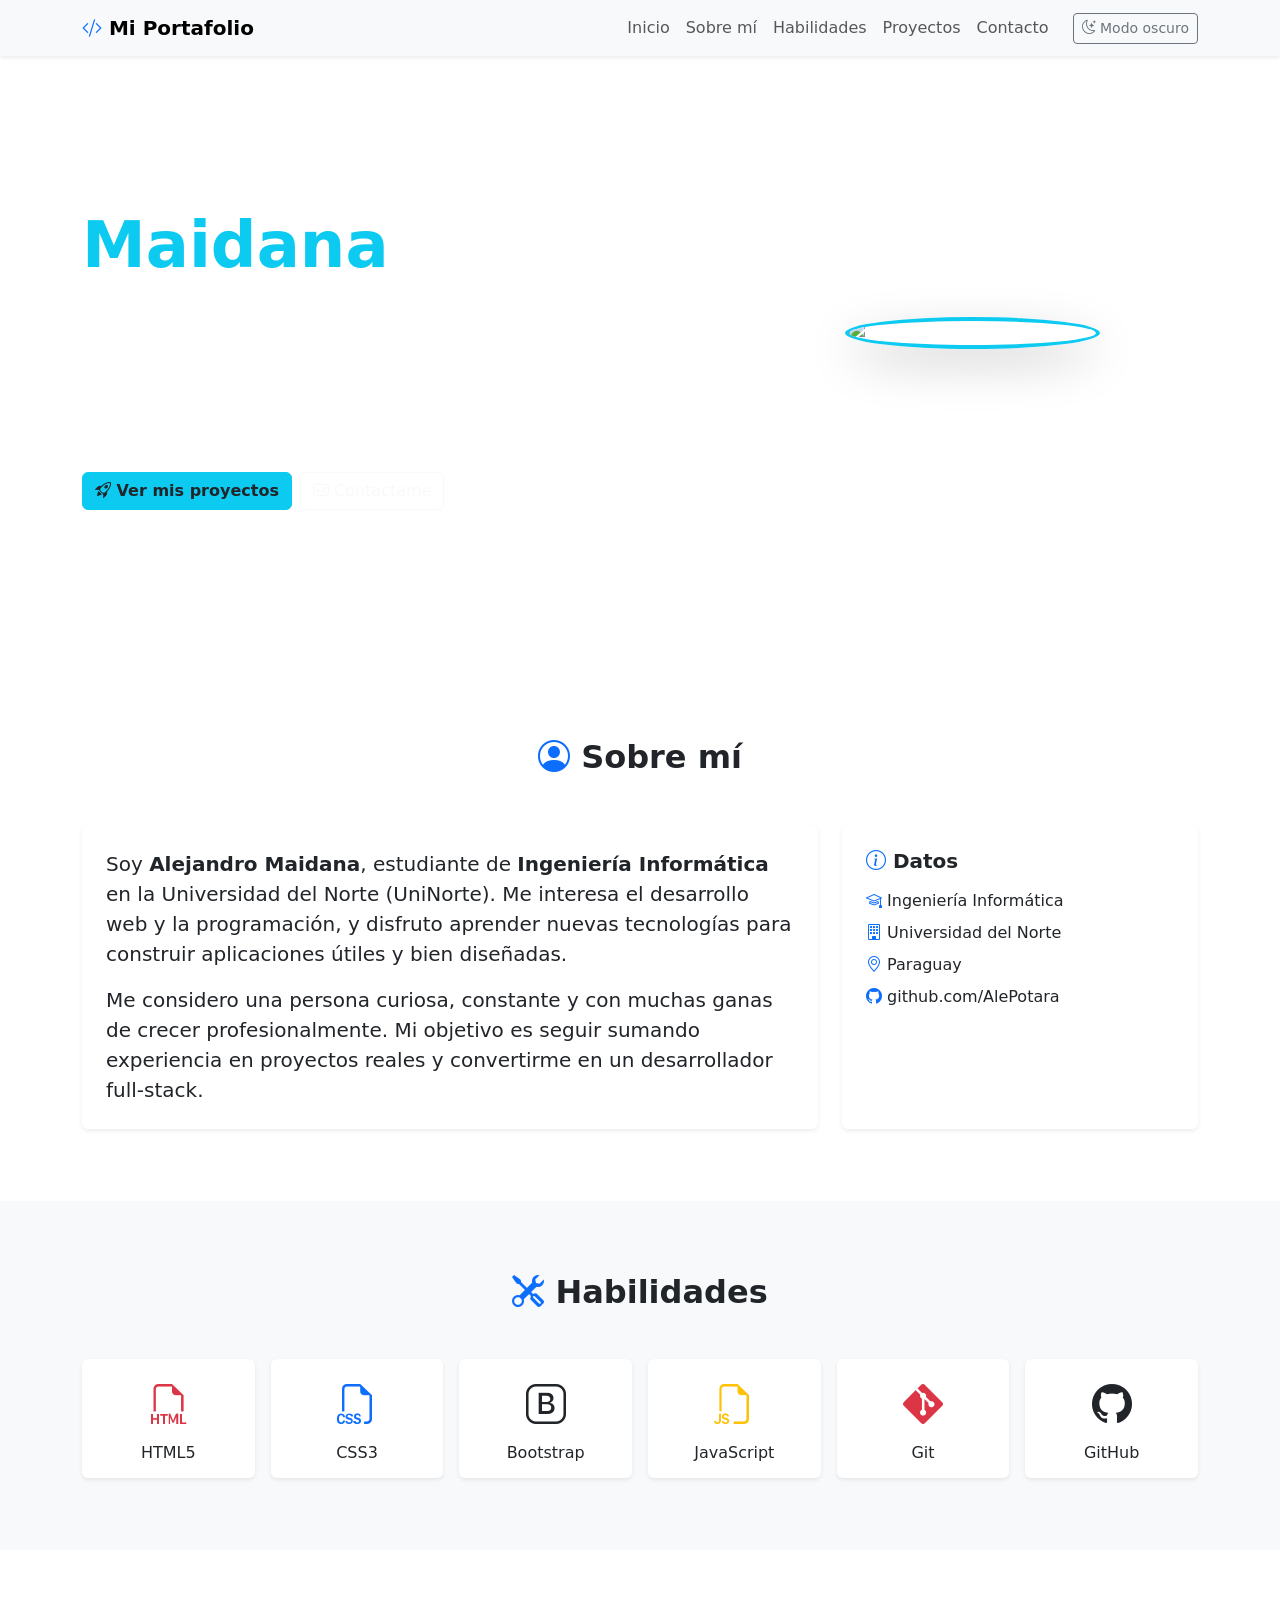
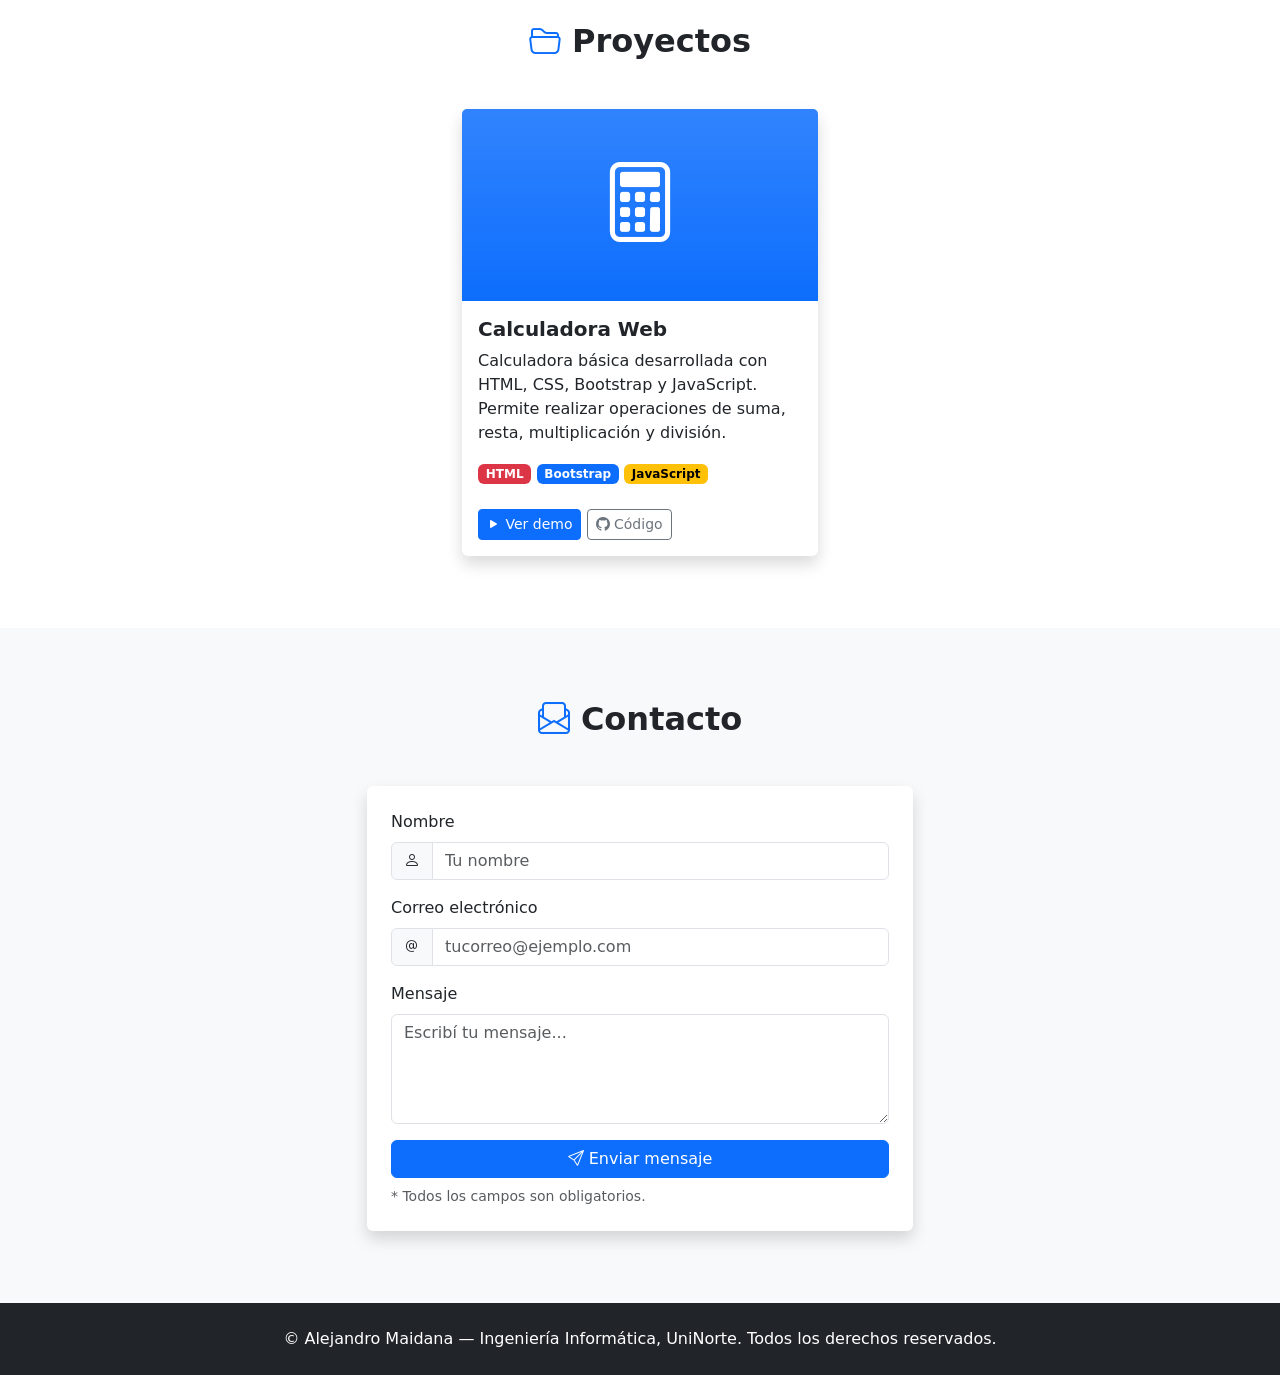
==== index.html @ d8bd24a4 "Add files via upload" ====
<!DOCTYPE html>
<html lang="es" data-bs-theme="light">
<head>
  <meta charset="UTF-8">
  <meta name="viewport" content="width=device-width, initial-scale=1.0">
  <meta name="description" content="Portafolio personal de Alejandro Maidana - Estudiante de Ingeniería Informática">
  <meta name="author" content="Alejandro Maidana">
  <title>Alejandro Maidana | Portafolio</title>

  <!-- Bootstrap 5 CDN -->
  <link href="https://cdn.jsdelivr.net/npm/bootstrap@5.3.3/dist/css/bootstrap.min.css" rel="stylesheet">
  <!-- Bootstrap Icons CDN -->
  <link href="https://cdn.jsdelivr.net/npm/bootstrap-icons@1.11.3/font/bootstrap-icons.min.css" rel="stylesheet">
  <!-- Estilos propios -->
  <link href="css/estilos.css" rel="stylesheet">
</head>
<body>

  <!-- ===== NAVBAR ===== -->
  <header>
    <nav class="navbar navbar-expand-lg bg-body-tertiary fixed-top shadow-sm">
      <div class="container">
        <a class="navbar-brand fw-bold" href="#inicio">
          <i class="bi bi-code-slash text-primary"></i> Mi Portafolio
        </a>
        <button class="navbar-toggler" type="button" data-bs-toggle="collapse" data-bs-target="#menuNav"
                aria-controls="menuNav" aria-expanded="false" aria-label="Abrir menú">
          <span class="navbar-toggler-icon"></span>
        </button>
        <div class="collapse navbar-collapse" id="menuNav">
          <ul class="navbar-nav ms-auto mb-2 mb-lg-0">
            <li class="nav-item"><a class="nav-link" href="#inicio">Inicio</a></li>
            <li class="nav-item"><a class="nav-link" href="#sobre-mi">Sobre mí</a></li>
            <li class="nav-item"><a class="nav-link" href="#habilidades">Habilidades</a></li>
            <li class="nav-item"><a class="nav-link" href="#proyectos">Proyectos</a></li>
            <li class="nav-item"><a class="nav-link" href="#contacto">Contacto</a></li>
          </ul>
          <button id="btnTema" class="btn btn-outline-secondary btn-sm ms-lg-3 mt-2 mt-lg-0" type="button">
            <i class="bi bi-moon-stars" id="iconoTema"></i> <span id="textoTema">Modo oscuro</span>
          </button>
        </div>
      </div>
    </nav>
  </header>

  <main>

    <!-- ===== INICIO (HOME) ===== -->
    <section id="inicio" class="hero d-flex align-items-center text-white">
      <div class="container py-5">
        <div class="row align-items-center g-4 py-5">
          <div class="col-lg-7 text-center text-lg-start">
            <p id="saludo" class="lead mb-1">Hola, soy</p>
            <h1 class="display-3 fw-bold">Alejandro <span class="text-info">Maidana</span></h1>
            <h2 class="h4 fw-light mb-3">Estudiante de Ingeniería Informática</h2>
            <p class="lead col-lg-10 mx-auto mx-lg-0">
              Me apasiona la tecnología y el desarrollo de soluciones que resuelvan
              problemas reales. Actualmente me formo como desarrollador web con
              HTML, CSS, Bootstrap y JavaScript.
            </p>
            <div class="d-flex gap-2 justify-content-center justify-content-lg-start flex-wrap">
              <a href="#proyectos" class="btn btn-info text-dark fw-semibold">
                <i class="bi bi-rocket-takeoff"></i> Ver mis proyectos
              </a>
              <a href="#contacto" class="btn btn-outline-light">
                <i class="bi bi-envelope"></i> Contactame
              </a>
            </div>
            <div class="mt-4 d-flex gap-3 justify-content-center justify-content-lg-start fs-4">
              <a href="https://github.com/AlePotara" target="_blank" rel="noopener" class="text-white" aria-label="GitHub">
                <i class="bi bi-github"></i>
              </a>
              <a href="#contacto" class="text-white" aria-label="Correo">
                <i class="bi bi-envelope-fill"></i>
              </a>
            </div>
          </div>
          <div class="col-lg-5 text-center">
            <img src="img/avatar.svg" alt="Avatar de Alejandro Maidana" class="avatar-hero rounded-circle border border-4 border-info shadow-lg">
          </div>
        </div>
      </div>
    </section>

    <!-- ===== SOBRE MÍ ===== -->
    <section id="sobre-mi" class="py-5">
      <div class="container py-4">
        <h2 class="text-center fw-bold mb-5"><i class="bi bi-person-circle text-primary"></i> Sobre mí</h2>
        <div class="row justify-content-center g-4">
          <div class="col-md-8">
            <div class="card shadow-sm border-0">
              <div class="card-body p-4">
                <p class="card-text fs-5">
                  Soy <strong>Alejandro Maidana</strong>, estudiante de <strong>Ingeniería
                  Informática</strong> en la Universidad del Norte (UniNorte). Me interesa
                  el desarrollo web y la programación, y disfruto aprender nuevas
                  tecnologías para construir aplicaciones útiles y bien diseñadas.
                </p>
                <p class="card-text fs-5 mb-0">
                  Me considero una persona curiosa, constante y con muchas ganas de
                  crecer profesionalmente. Mi objetivo es seguir sumando experiencia en
                  proyectos reales y convertirme en un desarrollador full-stack.
                </p>
              </div>
            </div>
          </div>
          <div class="col-md-4">
            <div class="card shadow-sm border-0 h-100">
              <div class="card-body p-4">
                <h3 class="h5 fw-bold mb-3"><i class="bi bi-info-circle text-primary"></i> Datos</h3>
                <ul class="list-unstyled mb-0 fs-6">
                  <li class="mb-2"><i class="bi bi-mortarboard text-primary"></i> Ingeniería Informática</li>
                  <li class="mb-2"><i class="bi bi-building text-primary"></i> Universidad del Norte</li>
                  <li class="mb-2"><i class="bi bi-geo-alt text-primary"></i> Paraguay</li>
                  <li class="mb-0"><i class="bi bi-github text-primary"></i> github.com/AlePotara</li>
                </ul>
              </div>
            </div>
          </div>
        </div>
      </div>
    </section>

    <!-- ===== HABILIDADES ===== -->
    <section id="habilidades" class="py-5 bg-body-tertiary">
      <div class="container py-4">
        <h2 class="text-center fw-bold mb-5"><i class="bi bi-tools text-primary"></i> Habilidades</h2>
        <div class="row row-cols-2 row-cols-md-3 row-cols-lg-6 g-3 text-center">
          <div class="col">
            <div class="card h-100 shadow-sm border-0 tarjeta-skill">
              <div class="card-body">
                <i class="bi bi-filetype-html fs-1 text-danger"></i>
                <h3 class="h6 mt-2 mb-0">HTML5</h3>
              </div>
            </div>
          </div>
          <div class="col">
            <div class="card h-100 shadow-sm border-0 tarjeta-skill">
              <div class="card-body">
                <i class="bi bi-filetype-css fs-1 text-primary"></i>
                <h3 class="h6 mt-2 mb-0">CSS3</h3>
              </div>
            </div>
          </div>
          <div class="col">
            <div class="card h-100 shadow-sm border-0 tarjeta-skill">
              <div class="card-body">
                <i class="bi bi-bootstrap fs-1 text-purple"></i>
                <h3 class="h6 mt-2 mb-0">Bootstrap</h3>
              </div>
            </div>
          </div>
          <div class="col">
            <div class="card h-100 shadow-sm border-0 tarjeta-skill">
              <div class="card-body">
                <i class="bi bi-filetype-js fs-1 text-warning"></i>
                <h3 class="h6 mt-2 mb-0">JavaScript</h3>
              </div>
            </div>
          </div>
          <div class="col">
            <div class="card h-100 shadow-sm border-0 tarjeta-skill">
              <div class="card-body">
                <i class="bi bi-git fs-1 text-danger"></i>
                <h3 class="h6 mt-2 mb-0">Git</h3>
              </div>
            </div>
          </div>
          <div class="col">
            <div class="card h-100 shadow-sm border-0 tarjeta-skill">
              <div class="card-body">
                <i class="bi bi-github fs-1"></i>
                <h3 class="h6 mt-2 mb-0">GitHub</h3>
              </div>
            </div>
          </div>
        </div>
      </div>
    </section>

    <!-- ===== PROYECTOS ===== -->
    <section id="proyectos" class="py-5">
      <div class="container py-4">
        <h2 class="text-center fw-bold mb-5"><i class="bi bi-folder2-open text-primary"></i> Proyectos</h2>
        <div class="row justify-content-center g-4">
          <div class="col-md-6 col-lg-4">
            <div class="card h-100 shadow border-0 tarjeta-proyecto">
              <div class="card-img-top bg-primary bg-gradient text-center py-5">
                <i class="bi bi-calculator display-1 text-white"></i>
              </div>
              <div class="card-body">
                <h3 class="h5 card-title fw-bold">Calculadora Web</h3>
                <p class="card-text">
                  Calculadora básica desarrollada con HTML, CSS, Bootstrap y JavaScript.
                  Permite realizar operaciones de suma, resta, multiplicación y división.
                </p>
                <span class="badge text-bg-danger">HTML</span>
                <span class="badge text-bg-primary">Bootstrap</span>
                <span class="badge text-bg-warning">JavaScript</span>
              </div>
              <div class="card-footer bg-transparent border-0 pb-3">
                <a href="calculadora.html" class="btn btn-primary btn-sm">
                  <i class="bi bi-play-fill"></i> Ver demo
                </a>
                <a href="https://github.com/AlePotara/portafolio" target="_blank" rel="noopener" class="btn btn-outline-secondary btn-sm">
                  <i class="bi bi-github"></i> Código
                </a>
              </div>
            </div>
          </div>
        </div>
      </div>
    </section>

    <!-- ===== CONTACTO ===== -->
    <section id="contacto" class="py-5 bg-body-tertiary">
      <div class="container py-4">
        <h2 class="text-center fw-bold mb-5"><i class="bi bi-envelope-paper text-primary"></i> Contacto</h2>
        <div class="row justify-content-center">
          <div class="col-md-8 col-lg-6">
            <div class="card shadow border-0">
              <div class="card-body p-4">
                <form id="formContacto" novalidate>
                  <div class="mb-3">
                    <label for="nombre" class="form-label">Nombre</label>
                    <div class="input-group">
                      <span class="input-group-text"><i class="bi bi-person"></i></span>
                      <input type="text" class="form-control" id="nombre" placeholder="Tu nombre">
                    </div>
                    <div class="invalid-feedback d-block" id="errorNombre"></div>
                  </div>
                  <div class="mb-3">
                    <label for="correo" class="form-label">Correo electrónico</label>
                    <div class="input-group">
                      <span class="input-group-text"><i class="bi bi-at"></i></span>
                      <input type="email" class="form-control" id="correo" placeholder="tucorreo@ejemplo.com">
                    </div>
                    <div class="invalid-feedback d-block" id="errorCorreo"></div>
                  </div>
                  <div class="mb-3">
                    <label for="mensaje" class="form-label">Mensaje</label>
                    <textarea class="form-control" id="mensaje" rows="4" placeholder="Escribí tu mensaje..."></textarea>
                    <div class="invalid-feedback d-block" id="errorMensaje"></div>
                  </div>
                  <div class="d-grid">
                    <button type="submit" class="btn btn-primary">
                      <i class="bi bi-send"></i> Enviar mensaje
                    </button>
                  </div>
                  <p class="text-body-secondary small mt-2 mb-0">* Todos los campos son obligatorios.</p>
                </form>
                <div id="alertaExito" class="alert alert-success mt-3 d-none" role="alert">
                  <i class="bi bi-check-circle"></i> ¡Gracias! Tu mensaje fue enviado correctamente.
                </div>
              </div>
            </div>
          </div>
        </div>
      </div>
    </section>

  </main>

  <!-- ===== FOOTER ===== -->
  <footer class="py-4 bg-dark text-white text-center">
    <div class="container">
      <p class="mb-0">© <span id="anio"></span> Alejandro Maidana — Ingeniería Informática, UniNorte. Todos los derechos reservados.</p>
    </div>
  </footer>

  <!-- Bootstrap JS (bundle con Popper) -->
  <script src="https://cdn.jsdelivr.net/npm/bootstrap@5.3.3/dist/js/bootstrap.bundle.min.js"></script>
  <!-- Script propio -->
  <script src="js/script.js"></script>
</body>
</html>
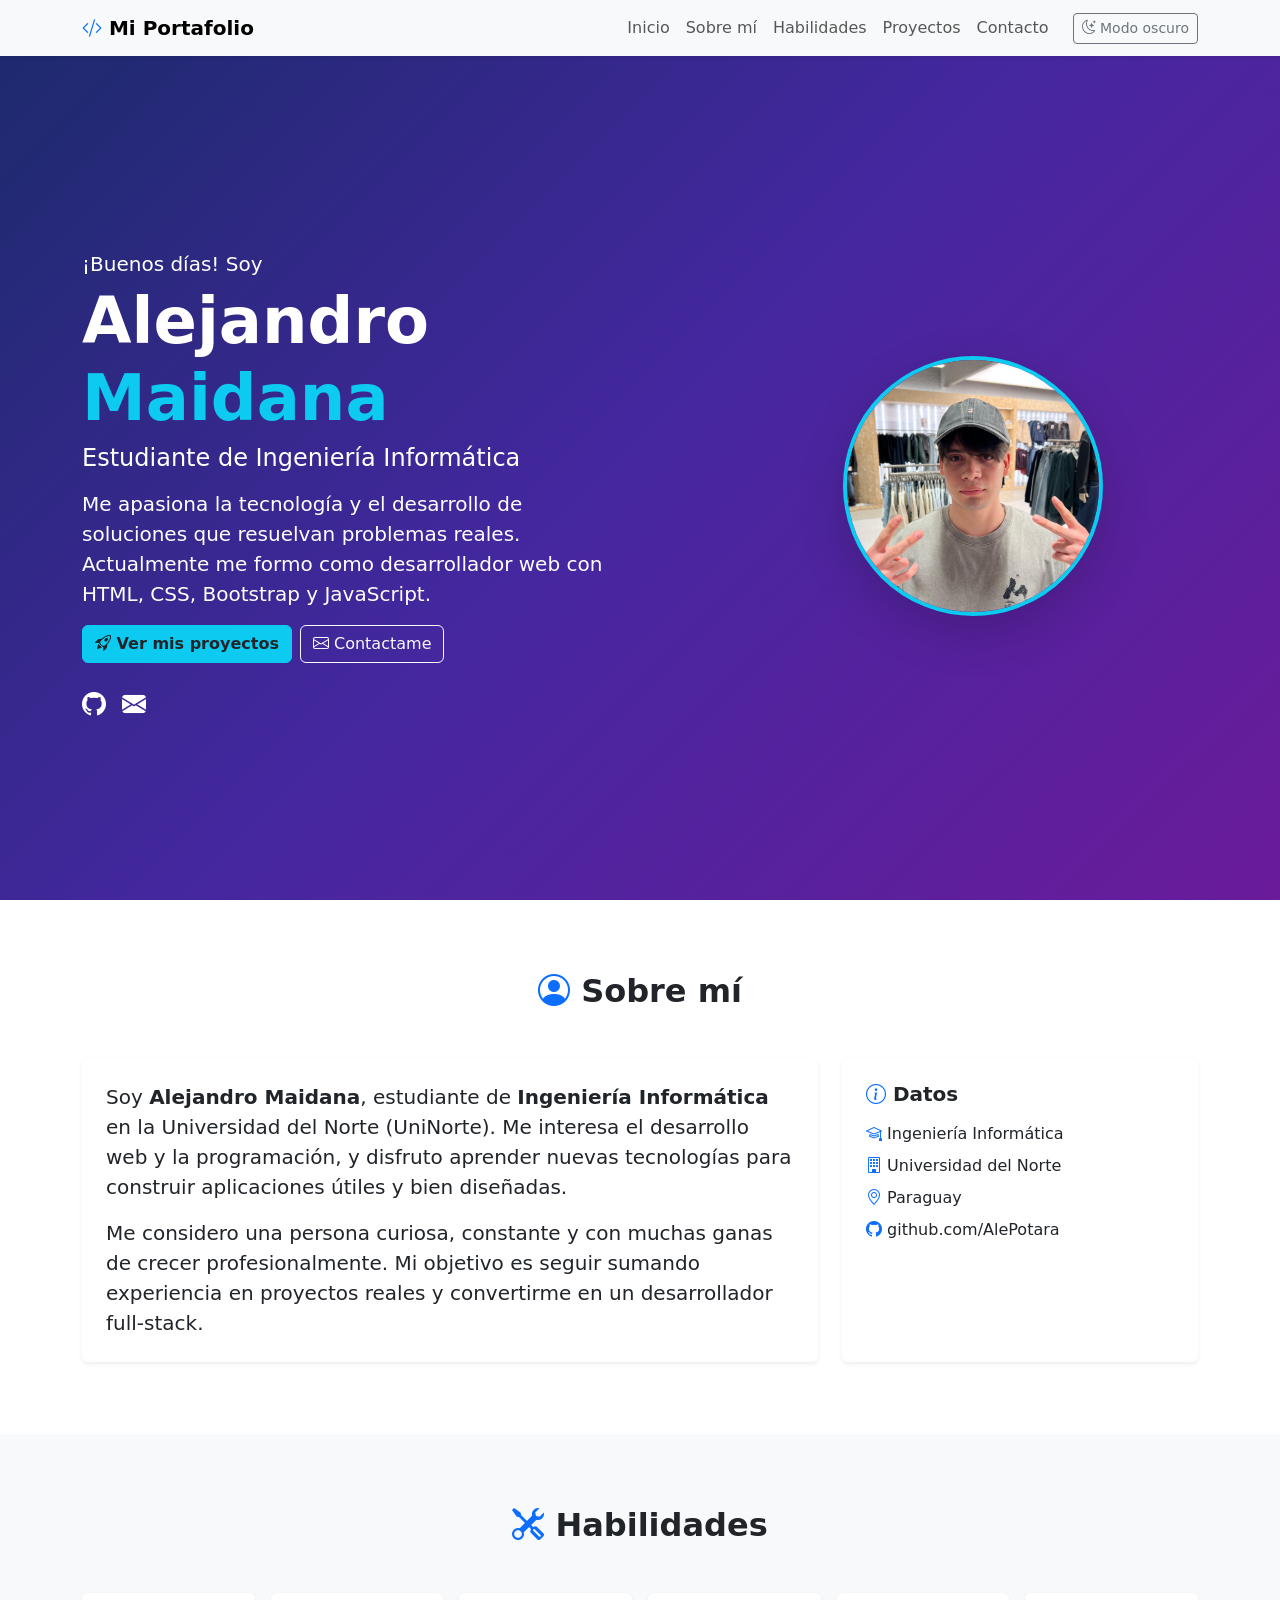
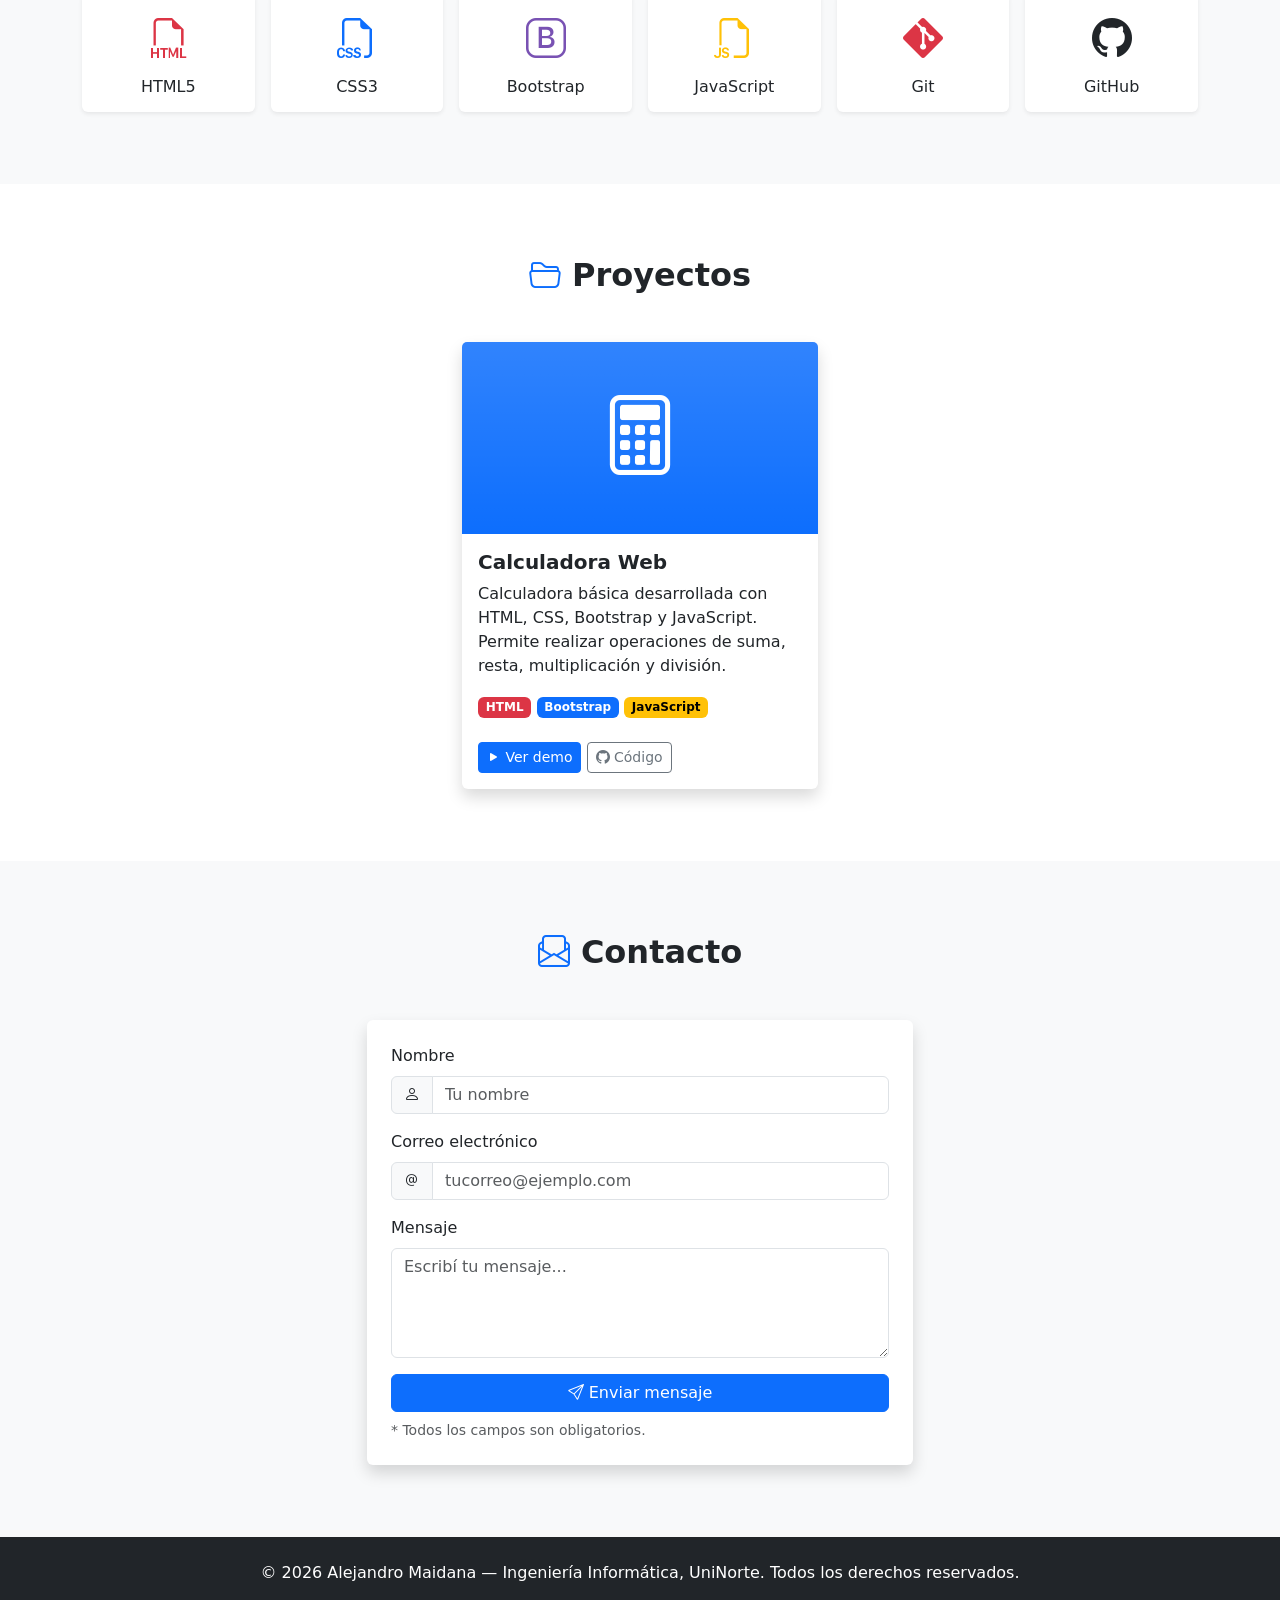
==== commit 2177ad4a: "Update index.html" ====
--- a/index.html
+++ b/index.html
@@ -76,7 +76,7 @@
             </div>
           </div>
           <div class="col-lg-5 text-center">
-            <img src="img/avatar.svg" alt="Avatar de Alejandro Maidana" class="avatar-hero rounded-circle border border-4 border-info shadow-lg">
+            <img src="img/Avatar.jpeg" alt="Avatar de Alejandro Maidana" class="avatar-hero rounded-circle border border-4 border-info shadow-lg">
           </div>
         </div>
       </div>
--- a/css/estilos.css
+++ b/css/estilos.css
@@ -0,0 +1,63 @@
+/* ============================================
+   Estilos propios - Portafolio Alejandro Maidana
+   ============================================ */
+
+/* Compensa la altura del navbar fijo al navegar con anclas */
+html {
+  scroll-behavior: smooth;
+  scroll-padding-top: 72px;
+}
+
+/* ----- Sección Inicio (hero) ----- */
+.hero {
+  min-height: 100vh;
+  background: linear-gradient(135deg, #1b2a6b 0%, #4527a0 50%, #6a1b9a 100%);
+  padding-top: 72px;
+}
+
+.avatar-hero {
+  width: 260px;
+  height: 260px;
+  max-width: 70%;
+  object-fit: cover;
+  background-color: #fff;
+}
+
+/* ----- Tarjetas de habilidades y proyectos ----- */
+.tarjeta-skill,
+.tarjeta-proyecto {
+  transition: transform 0.2s ease, box-shadow 0.2s ease;
+}
+
+.tarjeta-skill:hover,
+.tarjeta-proyecto:hover {
+  transform: translateY(-6px);
+  box-shadow: 0 0.75rem 1.5rem rgba(0, 0, 0, 0.25) !important;
+}
+
+/* Color morado para el ícono de Bootstrap */
+.text-purple {
+  color: #7952b3;
+}
+
+/* ----- Ajustes de modo oscuro ----- */
+[data-bs-theme="dark"] .hero {
+  background: linear-gradient(135deg, #0d1333 0%, #241458 50%, #3c1060 100%);
+}
+
+[data-bs-theme="dark"] .card {
+  background-color: #1c2333;
+}
+
+/* ----- Calculadora ----- */
+.pantalla-calc {
+  font-size: 2rem;
+  text-align: right;
+  font-family: "Courier New", monospace;
+  min-height: 70px;
+}
+
+.btn-calc {
+  font-size: 1.25rem;
+  padding: 0.75rem 0;
+}
